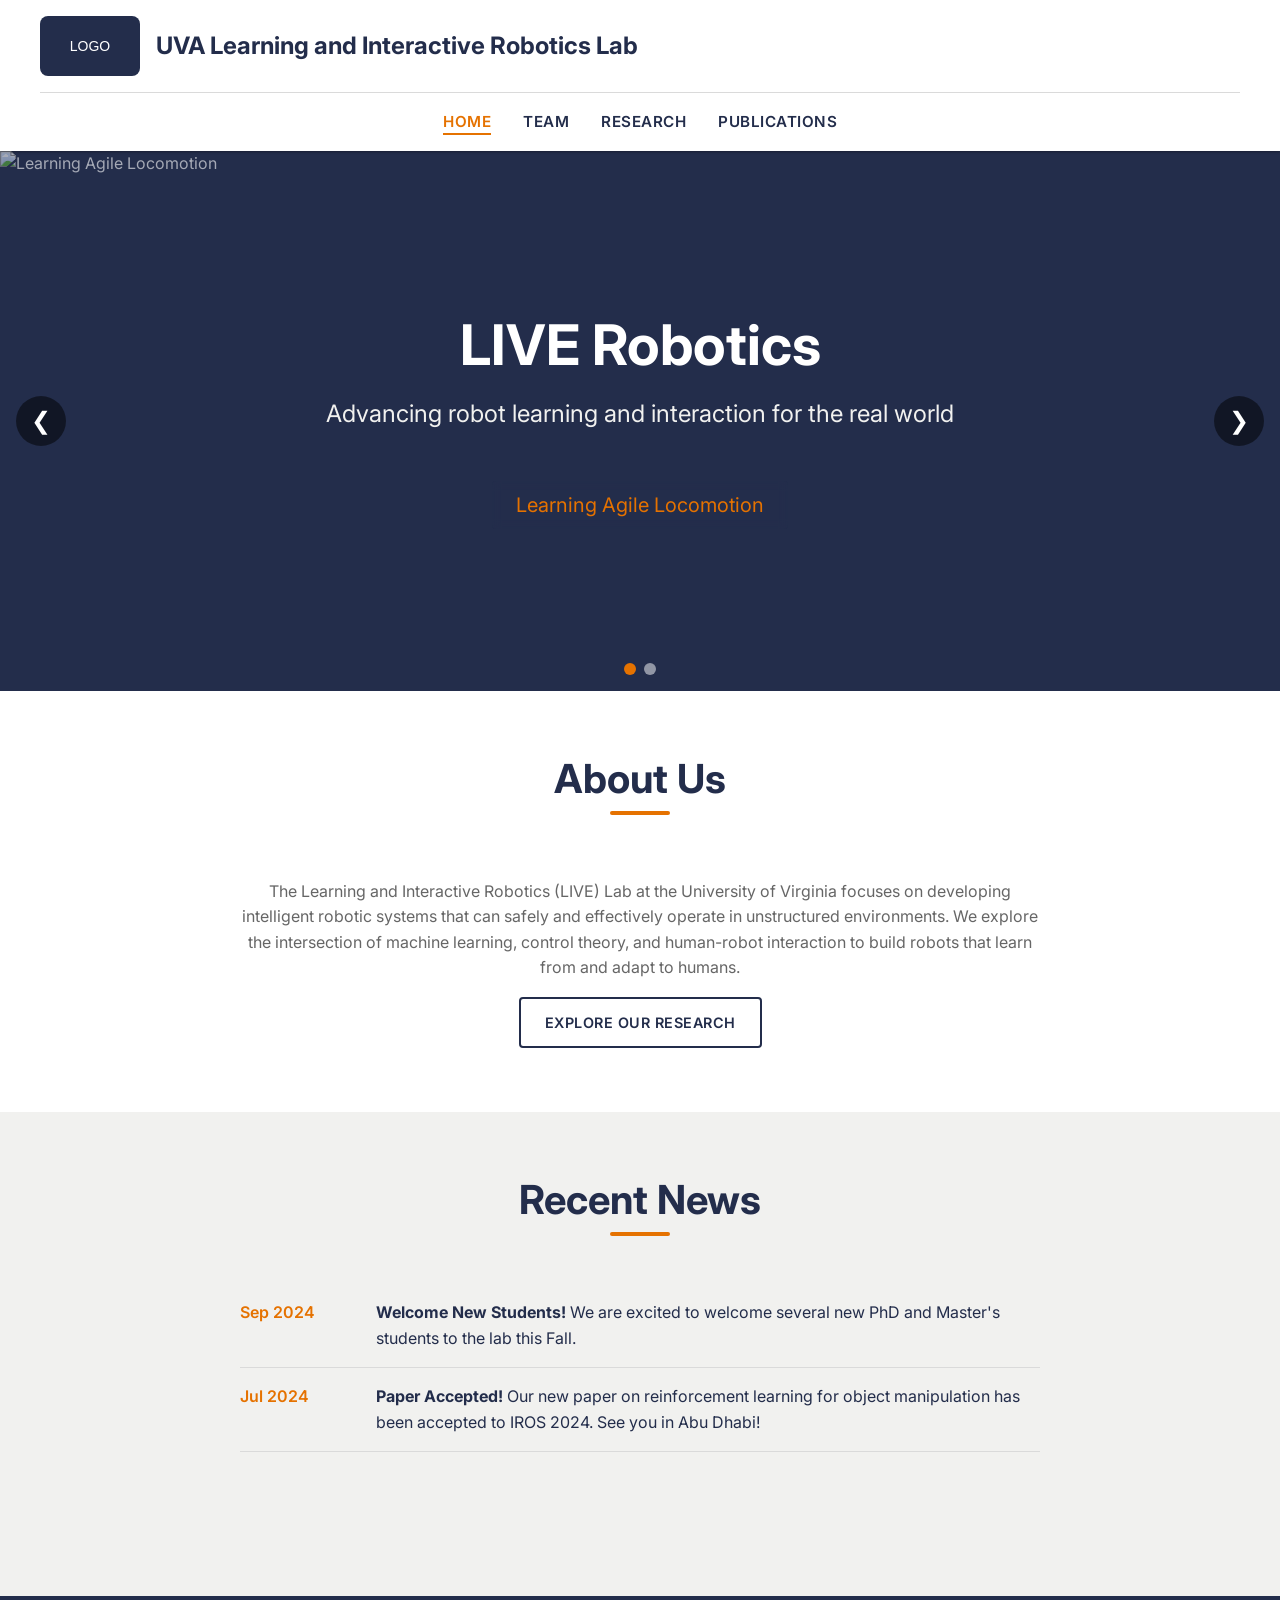
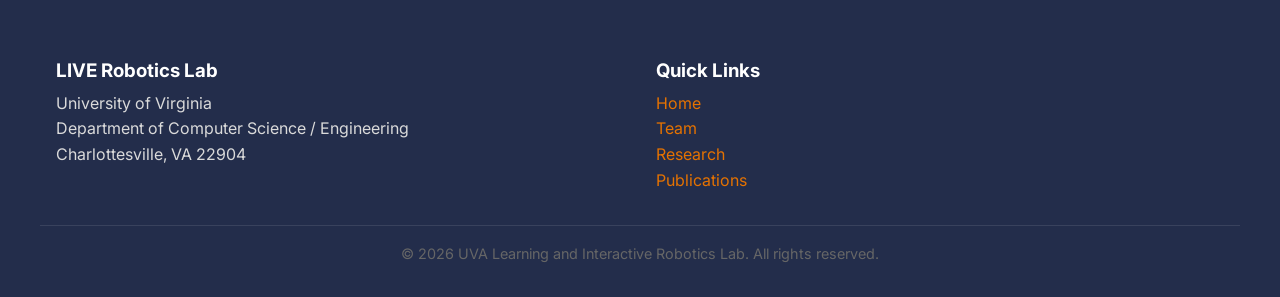
==== index.html @ df8d678a "website skeleton" ====
<!DOCTYPE html>
<html lang="en">

<head>
    <meta charset="UTF-8">
    <meta name="viewport" content="width=device-width, initial-scale=1.0">
    <title>LIVE Robotics - UVA Learning and Interactive Robotics Lab</title>
    <!-- Fonts -->
    <link rel="preconnect" href="https://fonts.googleapis.com">
    <link rel="preconnect" href="https://fonts.gstatic.com" crossorigin>
    <link href="https://fonts.googleapis.com/css2?family=Inter:wght@400;500;600;700&display=swap" rel="stylesheet">
    <!-- Styles -->
    <link rel="stylesheet" href="./styles/main.css">
    <link rel="stylesheet" href="./styles/components.css">
    <style>
        .hero {
            position: relative;
            background-color: var(--color-uva-blue);
            color: var(--color-white);
            overflow: hidden;
            display: flex;
            align-items: center;
            justify-content: center;
            min-height: 60vh;
        }

        /* Carousel Container */
        .carousel-container {
            width: 100%;
            height: 100%;
            position: absolute;
            top: 0;
            left: 0;
        }

        .carousel-slide {
            position: absolute;
            top: 0;
            left: 0;
            width: 100%;
            height: 100%;
            opacity: 0;
            transition: opacity var(--transition-medium);
            z-index: 1;
        }

        .carousel-slide.active {
            opacity: 1;
            z-index: 2;
        }

        .carousel-slide img,
        .carousel-slide video {
            width: 100%;
            height: 100%;
            object-fit: cover;
            border-radius: 0;
        }

        .hero-overlay {
            position: absolute;
            top: 0;
            left: 0;
            right: 0;
            bottom: 0;
            background: linear-gradient(to top, rgba(35, 45, 75, 0.9), rgba(35, 45, 75, 0.4));
            z-index: 3;
        }

        .hero-content {
            position: relative;
            z-index: 4;
            text-align: center;
            padding: var(--spacing-xl) var(--spacing-md);
            pointer-events: none;
        }

        .hero-title {
            font-size: 3.5rem;
            margin-bottom: var(--spacing-md);
            color: var(--color-white);
        }

        .hero-subtitle {
            font-size: 1.5rem;
            margin-bottom: var(--spacing-lg);
            color: var(--color-light-gray);
            font-weight: 400;
        }

        .carousel-title-display {
            font-size: 1.25rem;
            color: var(--color-uva-orange);
            background: rgba(35, 45, 75, 0.8);
            display: inline-block;
            padding: 0.5rem 1.5rem;
            border-radius: 4px;
            pointer-events: auto;
            margin-top: var(--spacing-md);
            transform: translateY(20px);
            opacity: 0;
            transition: all 0.4s ease;
            backdrop-filter: blur(4px);
        }

        .carousel-title-display.show {
            transform: translateY(0);
            opacity: 1;
        }

        .carousel-nav {
            position: absolute;
            top: 50%;
            transform: translateY(-50%);
            background: rgba(0, 0, 0, 0.5);
            color: white;
            border: none;
            width: 50px;
            height: 50px;
            border-radius: 50%;
            font-size: 24px;
            cursor: pointer;
            z-index: 5;
            transition: background var(--transition-fast);
            display: flex;
            align-items: center;
            justify-content: center;
        }

        .carousel-nav:hover {
            background: var(--color-uva-orange);
        }

        .carousel-nav.prev {
            left: var(--spacing-md);
        }

        .carousel-nav.next {
            right: var(--spacing-md);
        }

        .carousel-indicators {
            position: absolute;
            bottom: var(--spacing-md);
            left: 50%;
            transform: translateX(-50%);
            display: flex;
            gap: 8px;
            z-index: 5;
        }

        .indicator {
            width: 12px;
            height: 12px;
            border-radius: 50%;
            background: rgba(255, 255, 255, 0.5);
            border: none;
            cursor: pointer;
            transition: background var(--transition-fast);
        }

        .indicator.active {
            background: var(--color-uva-orange);
        }

        .news-list {
            list-style: none;
            padding: 0;
        }

        .news-item {
            display: grid;
            grid-template-columns: 120px 1fr;
            gap: var(--spacing-md);
            margin-bottom: var(--spacing-md);
            padding-bottom: var(--spacing-md);
            border-bottom: 1px solid var(--color-medium-gray);
        }

        .news-date {
            color: var(--color-uva-orange);
            font-weight: 600;
        }

        @media (max-width: 768px) {
            .hero-title {
                font-size: 2.5rem;
            }

            .hero-subtitle {
                font-size: 1.2rem;
            }

            .news-item {
                grid-template-columns: 1fr;
                gap: var(--spacing-xs);
            }
        }
    </style>
</head>

<body>

    <header class="global-header">
        <div class="container header-top">
            <a href="index.html" class="header-brand">
                <img src="./assets/images/logo.png" alt="LIVE Lab Logo" class="logo"
                    onerror="this.src='data:image/svg+xml;utf8,<svg xmlns=\'http://www.w3.org/2000/svg\' width=\'100\' height=\'60\'><rect width=\'100\' height=\'60\' fill=\'%23232d4b\'/><text x=\'50\' y=\'35\' font-family=\'Arial\' font-size=\'14\' fill=\'white\' text-anchor=\'middle\'>LOGO</text></svg>'">
                <h1>UVA Learning and Interactive Robotics Lab</h1>
            </a>
            <button class="mobile-menu-toggle">☰</button>
        </div>
        <nav class="container">
            <ul class="nav-menu">
                <li><a href="index.html">Home</a></li>
                <li><a href="team.html">Team</a></li>
                <li><a href="research.html">Research</a></li>
                <li><a href="publications.html">Publications</a></li>
            </ul>
        </nav>
    </header>

    <main>
        <section class="hero">
            <div class="carousel-container" id="hero-carousel">
            </div>
            <div class="hero-overlay"></div>

            <button class="carousel-nav prev" id="carousel-prev" aria-label="Previous slider">❮</button>
            <button class="carousel-nav next" id="carousel-next" aria-label="Next slider">❯</button>

            <div class="carousel-indicators" id="carousel-indicators"></div>

            <div class="container hero-content">
                <h2 class="hero-title">LIVE Robotics</h2>
                <p class="hero-subtitle">Advancing robot learning and interaction for the real world</p>
                <div class="carousel-title-display" id="carousel-title">Loading Featured Project...</div>
            </div>
        </section>

        <section id="about" class="section section-light">
            <div class="container">
                <h2 class="section-title">About Us</h2>
                <div style="max-width: 800px; margin: 0 auto; text-align: center;">
                    <p>The Learning and Interactive Robotics (LIVE) Lab at the University of Virginia focuses on
                        developing intelligent robotic systems that can safely and effectively operate in unstructured
                        environments. We explore the intersection of machine learning, control theory, and human-robot
                        interaction to build robots that learn from and adapt to humans.</p>
                    <a href="research.html" class="btn btn-outline">Explore Our Research</a>
                </div>
            </div>
        </section>

        <section class="section">
            <div class="container">
                <h2 class="section-title">Recent News</h2>
                <div style="max-width: 800px; margin: 0 auto;">
                    <ul class="news-list" id="news-container">
                        <li class="news-item">
                            <div class="news-date">Sep 2024</div>
                            <div>
                                <strong>Welcome New Students!</strong> We are excited to welcome several new PhD and
                                Master's students to the lab this Fall.
                            </div>
                        </li>
                        <li class="news-item">
                            <div class="news-date">Jul 2024</div>
                            <div>
                                <strong>Paper Accepted!</strong> Our new paper on reinforcement learning for object
                                manipulation has been accepted to IROS 2024. See you in Abu Dhabi!
                            </div>
                        </li>
                    </ul>
                </div>
            </div>
        </section>
    </main>

    <footer class="global-footer">
        <div class="container footer-content">
            <div>
                <h3>LIVE Robotics Lab</h3>
                <p>University of Virginia<br>
                    Department of Computer Science / Engineering<br>
                    Charlottesville, VA 22904</p>
            </div>
            <div>
                <h3>Quick Links</h3>
                <ul style="list-style: none; padding: 0;">
                    <li><a href="index.html">Home</a></li>
                    <li><a href="team.html">Team</a></li>
                    <li><a href="research.html">Research</a></li>
                    <li><a href="publications.html">Publications</a></li>
                </ul>
            </div>
        </div>
        <div class="container footer-bottom">
            <p>&copy; <span id="year"></span> UVA Learning and Interactive Robotics Lab. All rights reserved.</p>
        </div>
    </footer>

    <script src="./scripts/main.js"></script>
    <script>
        document.getElementById('year').textContent = new Date().getFullYear();

        document.addEventListener('DOMContentLoaded', () => {
            const carouselContainer = document.getElementById('hero-carousel');
            const carouselTitle = document.getElementById('carousel-title');
            const indicatorsContainer = document.getElementById('carousel-indicators');
            let currentSlide = 0;
            let slidesData = [];
            let slideInterval;

            fetch('./data/highlighted_projects.json')
                .then(response => {
                    if (!response.ok) throw new Error('Network error');
                    return response.json();
                })
                .then(data => {
                    slidesData = data;
                    if (slidesData.length === 0) {
                        displayFallback();
                        return;
                    }
                    buildCarousel();
                    startCarousel();
                })
                .catch(error => {
                    console.warn('Fallback layout used:', error);
                    displayFallback();
                });

            function displayFallback() {
                carouselContainer.innerHTML = `
                    <div class="carousel-slide active" style="background-color: var(--color-uva-blue)"></div>
                `;
                carouselTitle.style.display = 'none';
                document.getElementById('carousel-prev').style.display = 'none';
                document.getElementById('carousel-next').style.display = 'none';
            }

            function buildCarousel() {
                carouselContainer.innerHTML = '';
                indicatorsContainer.innerHTML = '';

                slidesData.forEach((item, index) => {
                    const slide = document.createElement('div');
                    slide.className = `carousel-slide ${index === 0 ? 'active' : ''}`;

                    if (item.path && (item.path.endsWith('.mp4') || item.path.endsWith('.webm'))) {
                        slide.innerHTML = `<video src="${item.path}" autoplay muted loop playsinline></video>`;
                    } else if (item.path) {
                        slide.innerHTML = `<img src="${item.path}" alt="${item.title}">`;
                    } else {
                        slide.style.backgroundColor = 'var(--color-uva-blue)';
                    }

                    carouselContainer.appendChild(slide);

                    const indicator = document.createElement('button');
                    indicator.className = `indicator ${index === 0 ? 'active' : ''}`;
                    indicator.setAttribute('aria-label', `Go to slide ${index + 1}`);
                    indicator.addEventListener('click', () => goToSlide(index));
                    indicatorsContainer.appendChild(indicator);
                });

                updateTitle();
            }

            function updateTitle() {
                carouselTitle.classList.remove('show');
                setTimeout(() => {
                    carouselTitle.textContent = slidesData[currentSlide].title || '';
                    carouselTitle.classList.add('show');
                }, 200);
            }

            function goToSlide(n) {
                const slides = document.querySelectorAll('.carousel-slide');
                const indicators = document.querySelectorAll('.indicator');

                if (slides.length === 0) return;

                slides[currentSlide].classList.remove('active');
                if (indicators[currentSlide]) indicators[currentSlide].classList.remove('active');

                currentSlide = (n + slides.length) % slides.length;

                slides[currentSlide].classList.add('active');
                if (indicators[currentSlide]) indicators[currentSlide].classList.add('active');

                updateTitle();
                resetInterval();
            }

            document.getElementById('carousel-prev').addEventListener('click', () => goToSlide(currentSlide - 1));
            document.getElementById('carousel-next').addEventListener('click', () => goToSlide(currentSlide + 1));

            function startCarousel() {
                slideInterval = setInterval(() => goToSlide(currentSlide + 1), 5000);
            }
            function resetInterval() {
                clearInterval(slideInterval);
                startCarousel();
            }
        });
    </script>
</body>

</html>
---- styles/main.css ----
:root {
    /* UVA Color Palette */
    --color-uva-blue: #232d4b;
    --color-uva-orange: #e57200;
    --color-light-gray: #f1f1ef;
    --color-medium-gray: #dadada;
    --color-text-gray: #666666;
    --color-link-blue: #495e9d;

    /* Additional Functional Colors */
    --color-white: #ffffff;
    --color-black: #111111;
    --color-bg: var(--color-light-gray);
    --color-text-main: var(--color-uva-blue);

    /* Typography */
    --font-primary: 'Inter', -apple-system, BlinkMacSystemFont, "Segoe UI", Roboto, Helvetica, Arial, sans-serif;

    /* Spacing */
    --spacing-xs: 0.25rem;
    --spacing-sm: 0.5rem;
    --spacing-md: 1rem;
    --spacing-lg: 2rem;
    --spacing-xl: 4rem;

    /* Effects */
    --shadow-sm: 0 1px 3px rgba(0, 0, 0, 0.12), 0 1px 2px rgba(0, 0, 0, 0.24);
    --shadow-md: 0 4px 6px rgba(0, 0, 0, 0.1), 0 1px 3px rgba(0, 0, 0, 0.08);
    --shadow-lg: 0 10px 20px rgba(0, 0, 0, 0.15), 0 6px 6px rgba(0, 0, 0, 0.10);
    --transition-fast: 0.2s ease-in-out;
    --transition-medium: 0.3s ease-in-out;
}

* {
    box-sizing: border-box;
    margin: 0;
    padding: 0;
}

body {
    font-family: var(--font-primary);
    background-color: var(--color-bg);
    color: var(--color-text-main);
    line-height: 1.6;
    font-size: 16px;
    -webkit-font-smoothing: antialiased;
}

h1,
h2,
h3,
h4,
h5,
h6 {
    font-weight: 700;
    color: var(--color-uva-blue);
    margin-bottom: var(--spacing-sm);
    line-height: 1.2;
}

p {
    color: var(--color-text-gray);
    margin-bottom: var(--spacing-md);
}

a {
    color: var(--color-link-blue);
    text-decoration: none;
    transition: color var(--transition-fast);
}

a:hover {
    text-decoration: underline;
    color: var(--color-uva-orange);
}

img {
    max-width: 100%;
    border-radius: 8px;
}

/* Layout Core */
.container {
    max-width: 1200px;
    margin: 0 auto;
    padding: 0 var(--spacing-md);
}

.section {
    padding: var(--spacing-xl) 0;
}

.section-light {
    background-color: var(--color-white);
}

.section-title {
    font-size: 2.5rem;
    text-align: center;
    margin-bottom: var(--spacing-xl);
    position: relative;
}

.section-title::after {
    content: '';
    display: block;
    width: 60px;
    height: 4px;
    background-color: var(--color-uva-orange);
    margin: var(--spacing-sm) auto 0;
    border-radius: 2px;
}
---- styles/components.css ----
/* Reusable UI Components */

/* Buttons */
.btn {
    display: inline-block;
    padding: 0.75rem 1.5rem;
    border-radius: 4px;
    font-weight: 600;
    text-align: center;
    cursor: pointer;
    transition: all var(--transition-medium);
    border: none;
    text-transform: uppercase;
    letter-spacing: 0.5px;
    font-size: 0.9rem;
}

.btn-primary {
    background-color: var(--color-uva-orange);
    color: var(--color-white);
    box-shadow: var(--shadow-sm);
}

.btn-primary:hover {
    background-color: #cc6600;
    text-decoration: none;
    color: var(--color-white);
    box-shadow: var(--shadow-md);
    transform: translateY(-2px);
}

.btn-secondary {
    background-color: var(--color-uva-blue);
    color: var(--color-white);
}

.btn-secondary:hover {
    background-color: #1a2238;
    text-decoration: none;
    color: var(--color-white);
    transform: translateY(-2px);
}

.btn-outline {
    background-color: transparent;
    border: 2px solid var(--color-uva-blue);
    color: var(--color-uva-blue);
}

.btn-outline:hover {
    background-color: var(--color-uva-blue);
    color: var(--color-white);
    text-decoration: none;
}

/* Header & Navigation */
.global-header {
    background-color: var(--color-white);
    box-shadow: var(--shadow-sm);
    position: sticky;
    top: 0;
    z-index: 1000;
    width: 100%;
}

.header-top {
    display: flex;
    justify-content: space-between;
    align-items: center;
    padding: var(--spacing-md) 0;
    border-bottom: 1px solid var(--color-medium-gray);
}

.header-brand {
    display: flex;
    align-items: center;
    gap: var(--spacing-md);
    text-decoration: none;
}

.header-brand img.logo {
    height: 60px;
    width: auto;
    object-fit: contain;
}

.header-brand h1 {
    font-size: 1.5rem;
    margin: 0;
    color: var(--color-uva-blue);
    line-height: 1.2;
}

.nav-menu {
    display: flex;
    list-style: none;
    gap: var(--spacing-lg);
    padding: var(--spacing-md) 0;
    margin: 0;
    justify-content: center;
}

.nav-menu li a {
    color: var(--color-text-main);
    font-weight: 600;
    text-transform: uppercase;
    font-size: 0.95rem;
    letter-spacing: 0.5px;
    position: relative;
    padding-bottom: 4px;
}

.nav-menu li a::after {
    content: '';
    position: absolute;
    width: 0;
    height: 2px;
    bottom: 0;
    left: 0;
    background-color: var(--color-uva-orange);
    transition: width var(--transition-fast);
}

.nav-menu li a:hover {
    color: var(--color-uva-orange);
    text-decoration: none;
}

.nav-menu li a:hover::after {
    width: 100%;
}

.nav-menu li a.active {
    color: var(--color-uva-orange);
}

.nav-menu li a.active::after {
    width: 100%;
}

/* Mobile Menu Toggle */
.mobile-menu-toggle {
    display: none;
    font-size: 1.5rem;
    background: none;
    border: none;
    color: var(--color-uva-blue);
    cursor: pointer;
}

/* Footer */
.global-footer {
    background-color: var(--color-uva-blue);
    color: var(--color-white);
    padding: var(--spacing-xl) 0 var(--spacing-md);
    margin-top: var(--spacing-xl);
}

.footer-content {
    display: grid;
    grid-template-columns: 1fr 1fr;
    gap: var(--spacing-lg);
    margin-bottom: var(--spacing-lg);
}

.footer-content h3 {
    color: var(--color-white);
}

.footer-content p {
    color: var(--color-medium-gray);
}

.footer-content a {
    color: var(--color-uva-orange);
}

.footer-bottom {
    text-align: center;
    border-top: 1px solid rgba(255, 255, 255, 0.1);
    padding-top: var(--spacing-md);
    font-size: 0.9rem;
    color: var(--color-medium-gray);
}

/* Responsive */
@media (max-width: 768px) {
    .header-top {
        flex-direction: column;
        align-items: flex-start;
        gap: var(--spacing-sm);
    }

    .header-brand h1 {
        font-size: 1.2rem;
    }

    .nav-menu {
        flex-direction: column;
        gap: var(--spacing-sm);
        display: none;
        padding-bottom: var(--spacing-md);
    }

    .nav-menu.active {
        display: flex;
    }

    .mobile-menu-toggle {
        display: block;
        position: absolute;
        right: var(--spacing-md);
        top: var(--spacing-md);
    }

    .footer-content {
        grid-template-columns: 1fr;
    }
}
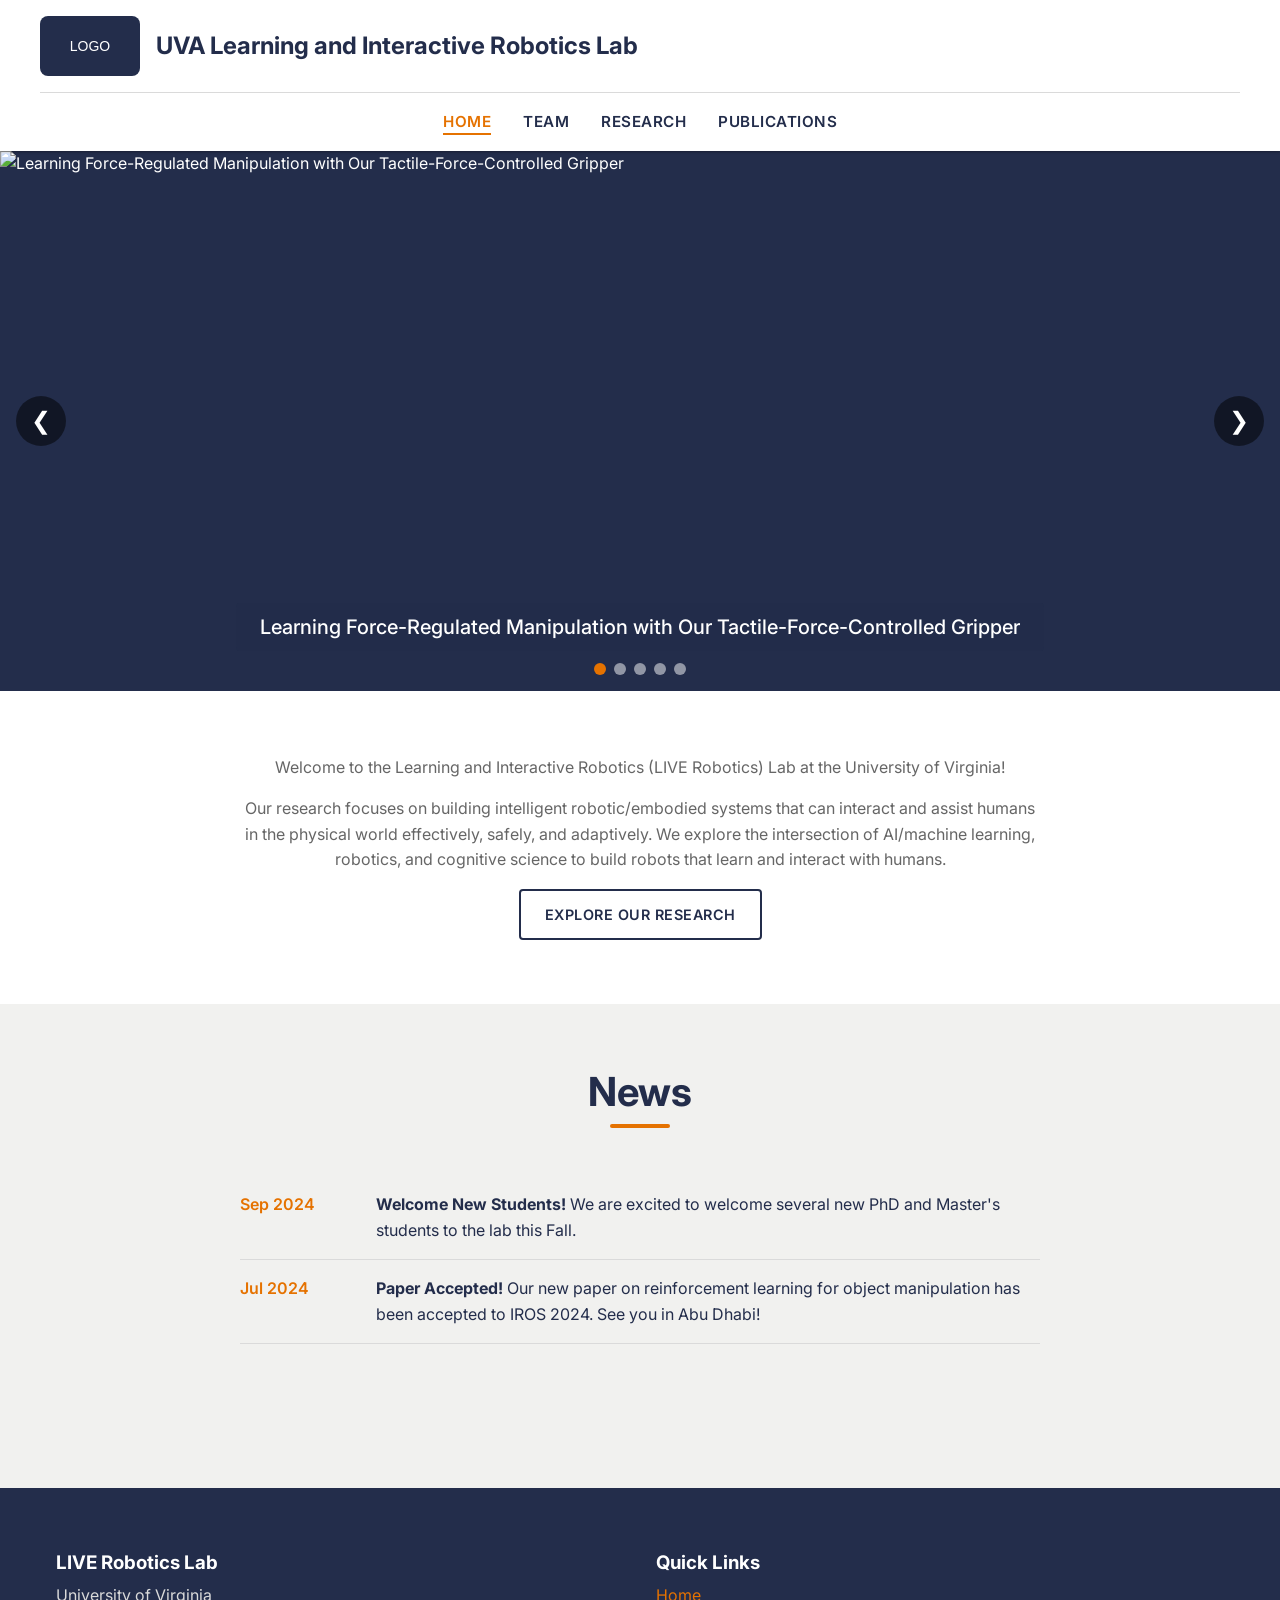
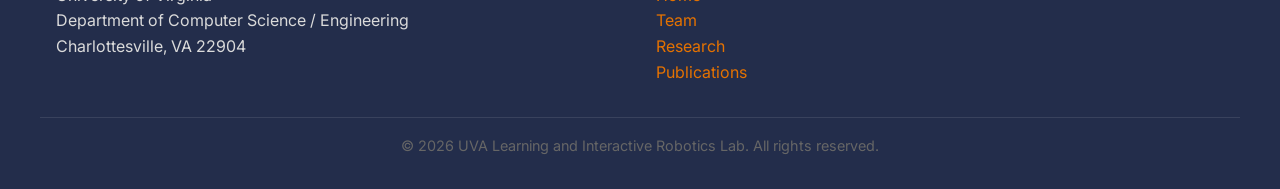
==== commit 63b778d7: "update style of home" ====
--- a/index.html
+++ b/index.html
@@ -53,8 +53,9 @@
         .carousel-slide video {
             width: 100%;
             height: 100%;
-            object-fit: cover;
+            object-fit: contain;
             border-radius: 0;
+            background-color: var(--color-uva-blue);
         }
 
         .hero-overlay {
@@ -90,8 +91,8 @@
 
         .carousel-title-display {
             font-size: 1.25rem;
-            color: var(--color-uva-orange);
-            background: rgba(35, 45, 75, 0.8);
+            color: var(--color-white);
+            background: rgba(35, 45, 75, 0.85);
             display: inline-block;
             padding: 0.5rem 1.5rem;
             border-radius: 4px;
@@ -101,6 +102,7 @@
             opacity: 0;
             transition: all 0.4s ease;
             backdrop-filter: blur(4px);
+            font-weight: 500;
         }
 
         .carousel-title-display.show {
@@ -224,28 +226,26 @@
         <section class="hero">
             <div class="carousel-container" id="hero-carousel">
             </div>
-            <div class="hero-overlay"></div>
 
             <button class="carousel-nav prev" id="carousel-prev" aria-label="Previous slider">❮</button>
             <button class="carousel-nav next" id="carousel-next" aria-label="Next slider">❯</button>
 
             <div class="carousel-indicators" id="carousel-indicators"></div>
 
-            <div class="container hero-content">
-                <h2 class="hero-title">LIVE Robotics</h2>
-                <p class="hero-subtitle">Advancing robot learning and interaction for the real world</p>
-                <div class="carousel-title-display" id="carousel-title">Loading Featured Project...</div>
-            </div>
+            <div class="carousel-title-display" id="carousel-title"
+                style="position: absolute; bottom: 40px; z-index: 5;">Loading Featured Project...</div>
         </section>
 
         <section id="about" class="section section-light">
             <div class="container">
-                <h2 class="section-title">About Us</h2>
                 <div style="max-width: 800px; margin: 0 auto; text-align: center;">
-                    <p>The Learning and Interactive Robotics (LIVE) Lab at the University of Virginia focuses on
-                        developing intelligent robotic systems that can safely and effectively operate in unstructured
-                        environments. We explore the intersection of machine learning, control theory, and human-robot
-                        interaction to build robots that learn from and adapt to humans.</p>
+                    <p>Welcome to the Learning and Interactive Robotics (LIVE Robotics) Lab at the University of
+                        Virginia!
+                    </p>
+                    <p>Our research focuses on building intelligent robotic/embodied systems that can interact and
+                        assist humans in the physical world effectively, safely, and adaptively.
+                        We explore the intersection of AI/machine learning, robotics, and cognitive science to
+                        build robots that learn and interact with humans.</p>
                     <a href="research.html" class="btn btn-outline">Explore Our Research</a>
                 </div>
             </div>
@@ -253,7 +253,7 @@
 
         <section class="section">
             <div class="container">
-                <h2 class="section-title">Recent News</h2>
+                <h2 class="section-title">News</h2>
                 <div style="max-width: 800px; margin: 0 auto;">
                     <ul class="news-list" id="news-container">
                         <li class="news-item">
@@ -397,7 +397,7 @@
             document.getElementById('carousel-next').addEventListener('click', () => goToSlide(currentSlide + 1));
 
             function startCarousel() {
-                slideInterval = setInterval(() => goToSlide(currentSlide + 1), 5000);
+                slideInterval = setInterval(() => goToSlide(currentSlide + 1), 10000);
             }
             function resetInterval() {
                 clearInterval(slideInterval);
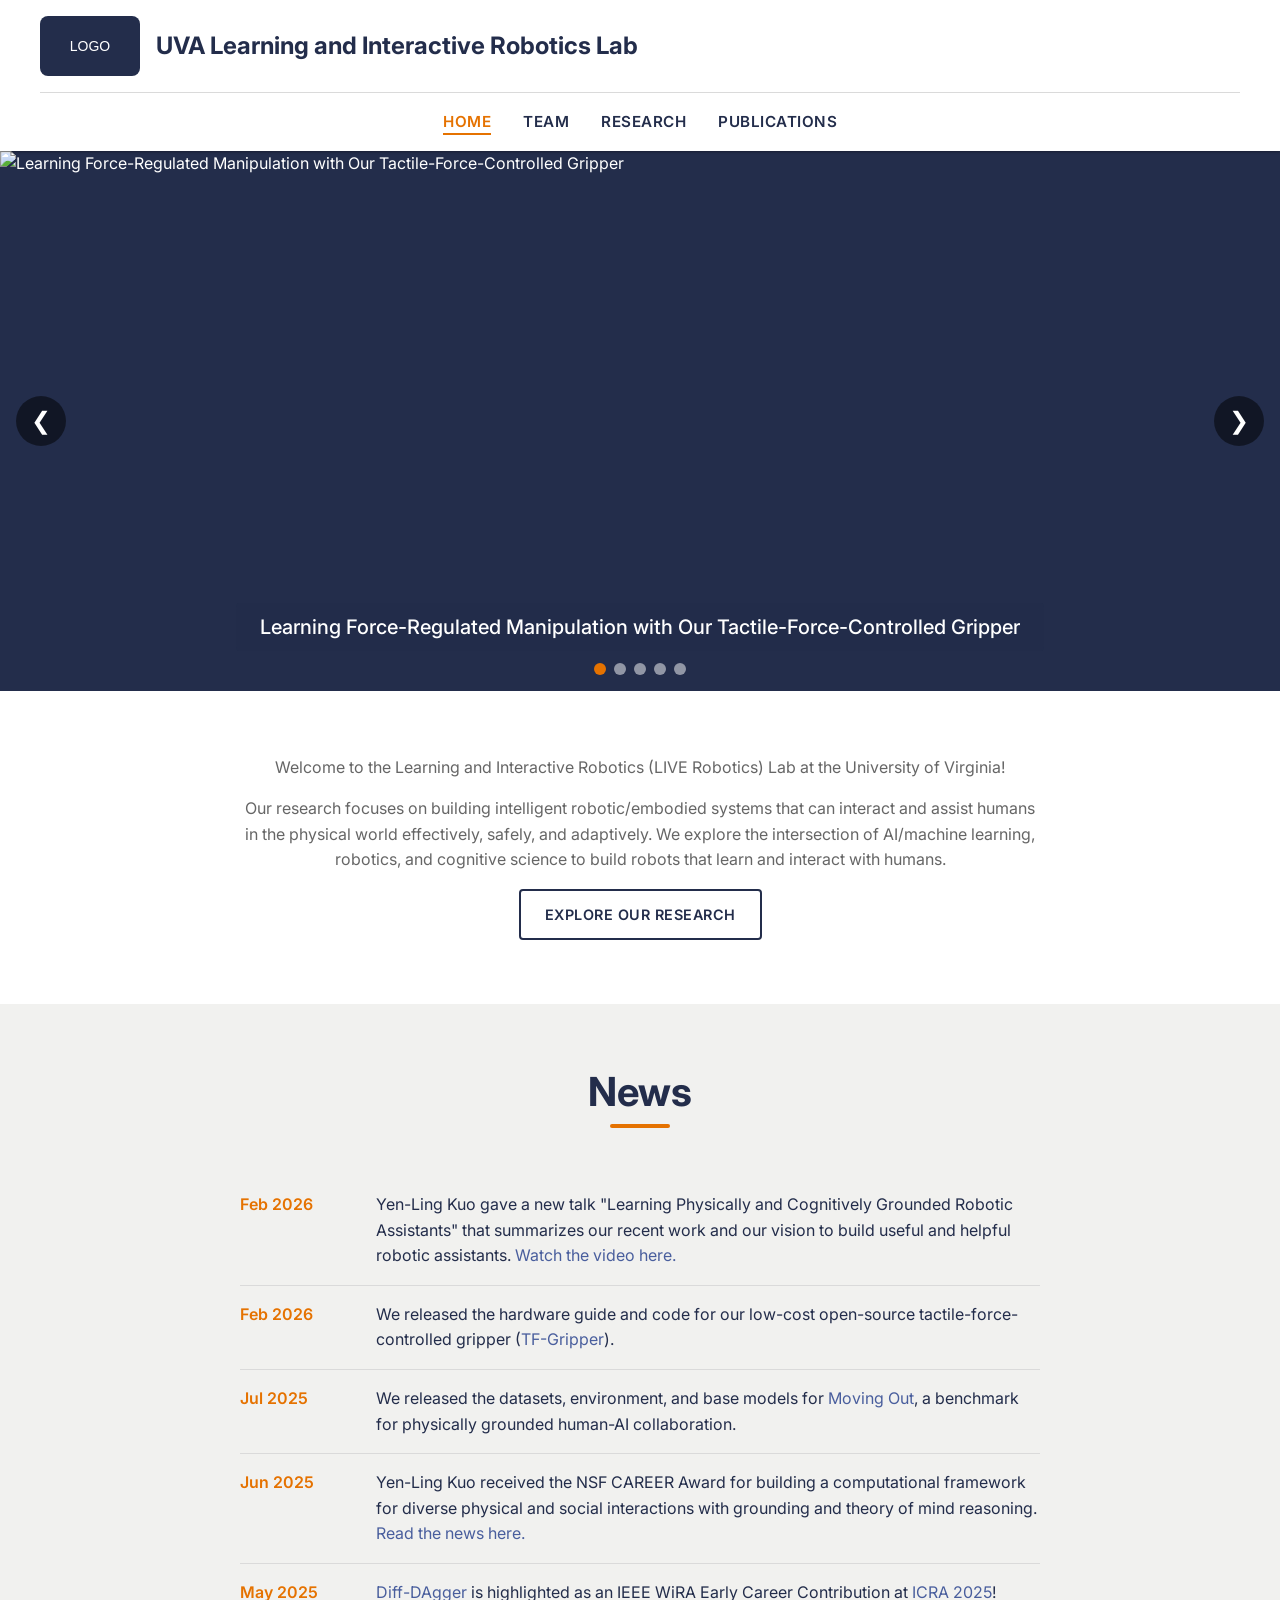
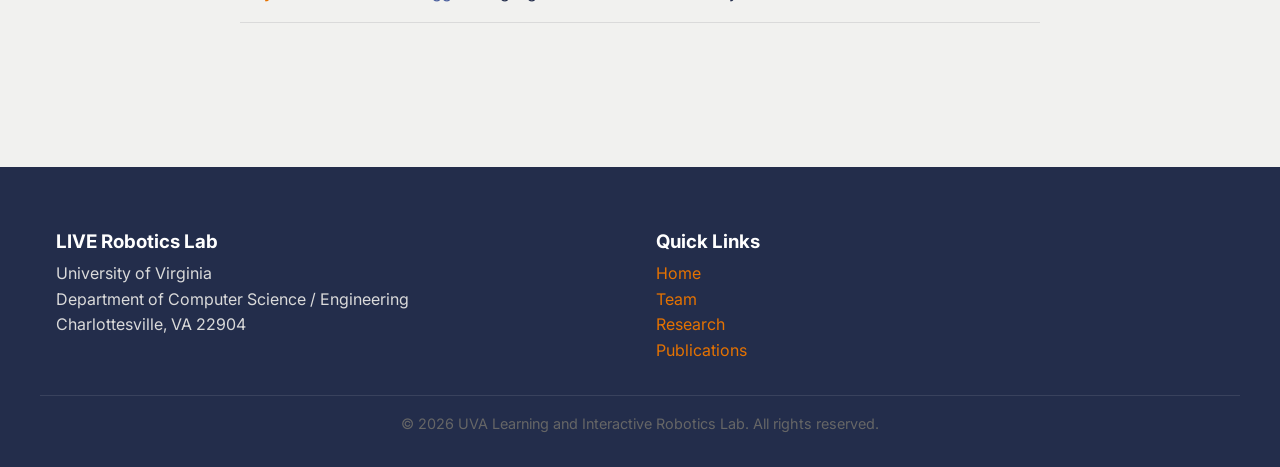
==== commit 290a8daa: "add news" ====
--- a/index.html
+++ b/index.html
@@ -256,20 +256,7 @@
                 <h2 class="section-title">News</h2>
                 <div style="max-width: 800px; margin: 0 auto;">
                     <ul class="news-list" id="news-container">
-                        <li class="news-item">
-                            <div class="news-date">Sep 2024</div>
-                            <div>
-                                <strong>Welcome New Students!</strong> We are excited to welcome several new PhD and
-                                Master's students to the lab this Fall.
-                            </div>
-                        </li>
-                        <li class="news-item">
-                            <div class="news-date">Jul 2024</div>
-                            <div>
-                                <strong>Paper Accepted!</strong> Our new paper on reinforcement learning for object
-                                manipulation has been accepted to IROS 2024. See you in Abu Dhabi!
-                            </div>
-                        </li>
+                        <li style="text-align: center; color: var(--color-text-gray);">Loading news...</li>
                     </ul>
                 </div>
             </div>
@@ -403,6 +390,30 @@
                 clearInterval(slideInterval);
                 startCarousel();
             }
+
+            // Load News
+            fetch('./data/news.json')
+                .then(response => {
+                    if (!response.ok) throw new Error('Network error');
+                    return response.json();
+                })
+                .then(newsData => {
+                    const newsContainer = document.getElementById('news-container');
+                    newsContainer.innerHTML = '';
+                    newsData.forEach(item => {
+                        const li = document.createElement('li');
+                        li.className = 'news-item';
+                        li.innerHTML = `
+                            <div class="news-date">${item.date}</div>
+                            <div>${item.content}</div>
+                        `;
+                        newsContainer.appendChild(li);
+                    });
+                })
+                .catch(error => {
+                    console.error('Error loading news:', error);
+                    document.getElementById('news-container').innerHTML = '<li style="text-align: center; color: var(--color-text-gray);">Failed to load news.</li>';
+                });
         });
     </script>
 </body>
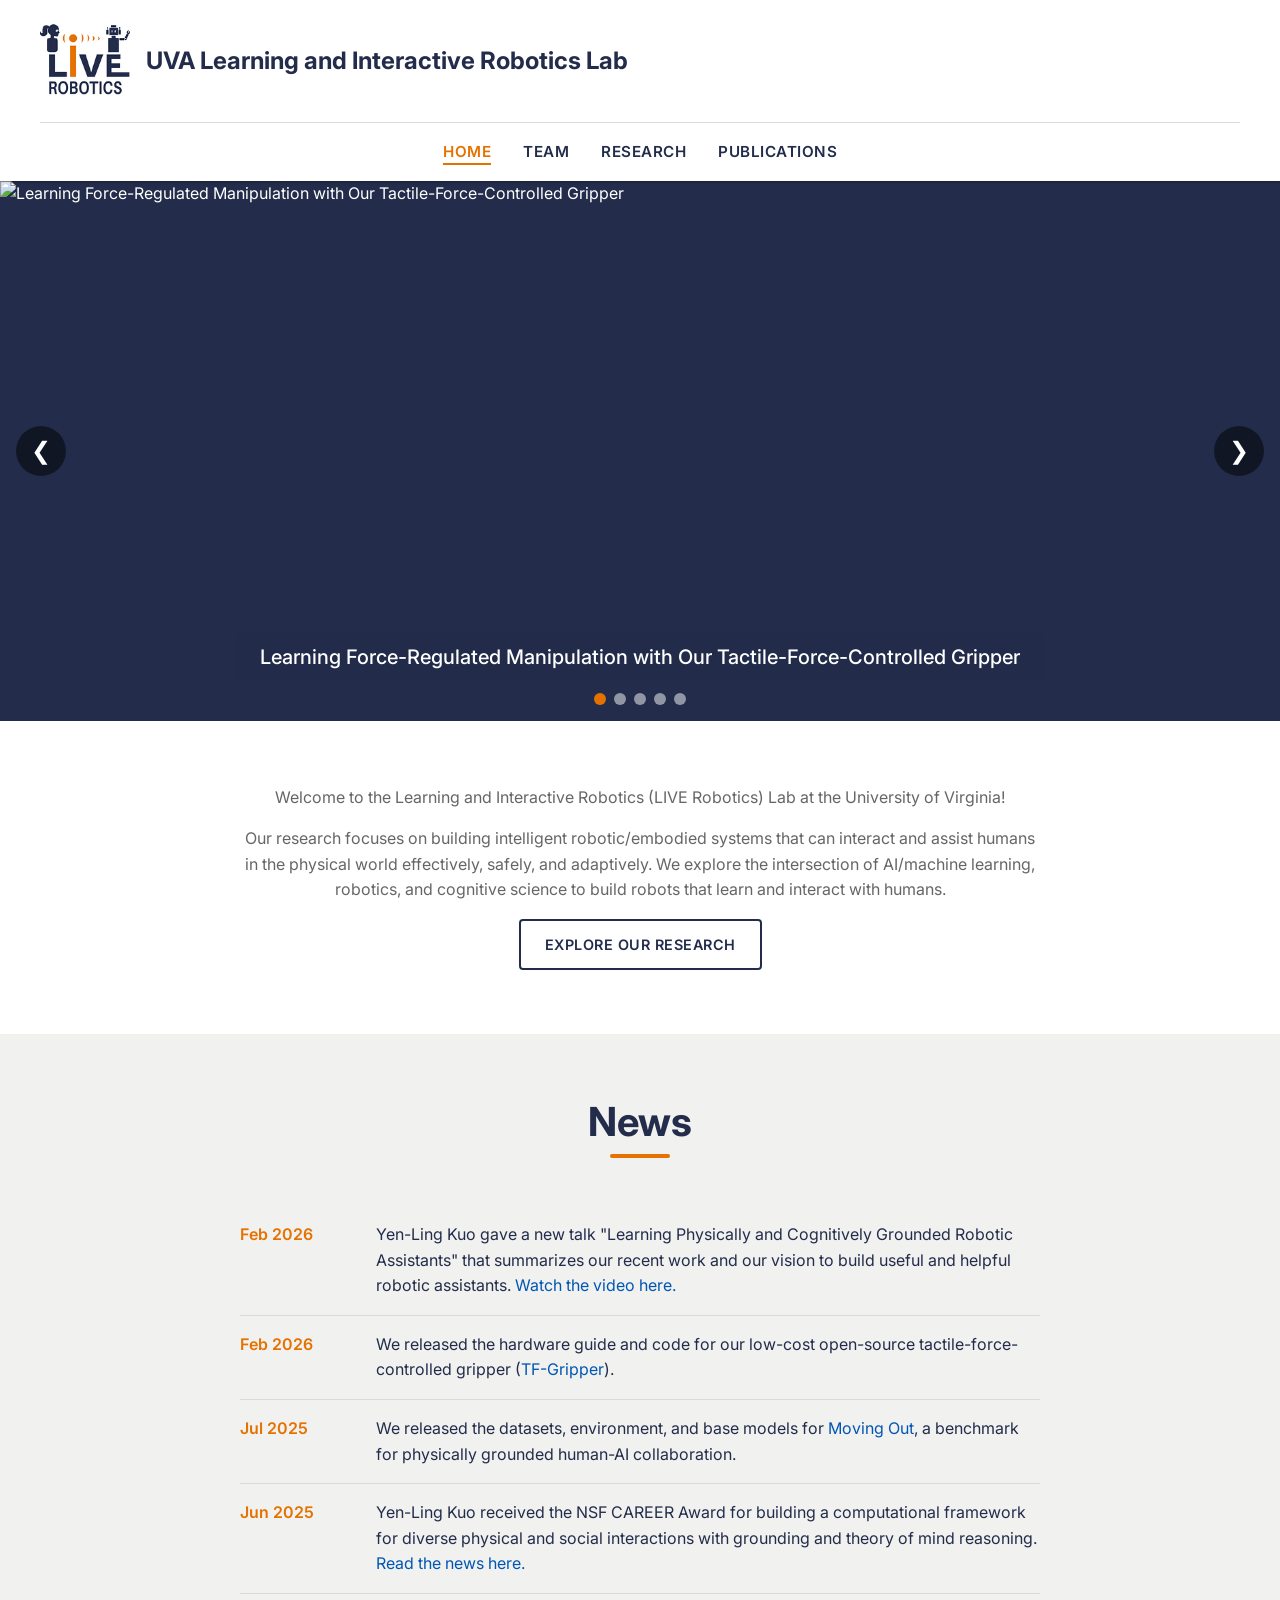
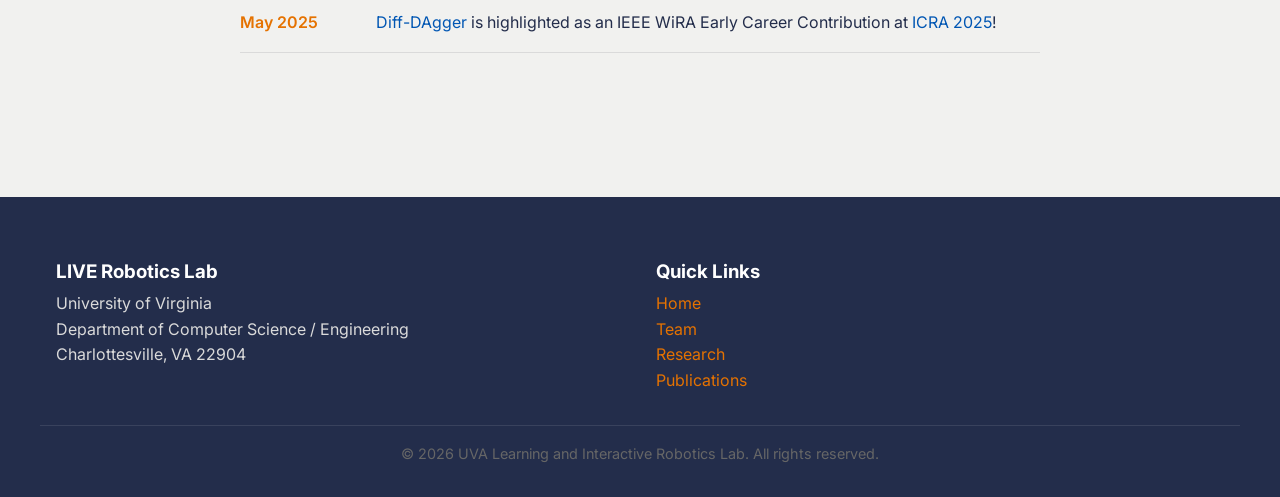
==== commit 7eb1898a: "update style" ====
--- a/index.html
+++ b/index.html
@@ -185,6 +185,21 @@
         }
 
         @media (max-width: 768px) {
+            .hero {
+                min-height: 35vh;
+            }
+
+            .carousel-slide img,
+            .carousel-slide video {
+                object-fit: contain;
+            }
+
+            .carousel-title-display {
+                font-size: 1rem;
+                padding: 0.25rem 0.75rem;
+                bottom: 20px !important;
+            }
+
             .hero-title {
                 font-size: 2.5rem;
             }
--- a/styles/main.css
+++ b/styles/main.css
@@ -5,7 +5,7 @@
     --color-light-gray: #f1f1ef;
     --color-medium-gray: #dadada;
     --color-text-gray: #666666;
-    --color-link-blue: #495e9d;
+    --color-link-blue: #0056b3;
 
     /* Additional Functional Colors */
     --color-white: #ffffff;
--- a/styles/components.css
+++ b/styles/components.css
@@ -79,7 +79,7 @@
 }
 
 .header-brand img.logo {
-    height: 60px;
+    height: 90px;
     width: auto;
     object-fit: contain;
 }
@@ -189,6 +189,8 @@
         flex-direction: column;
         align-items: flex-start;
         gap: var(--spacing-sm);
+        padding-left: var(--spacing-md);
+        padding-right: var(--spacing-md);
     }
 
     .header-brand h1 {
